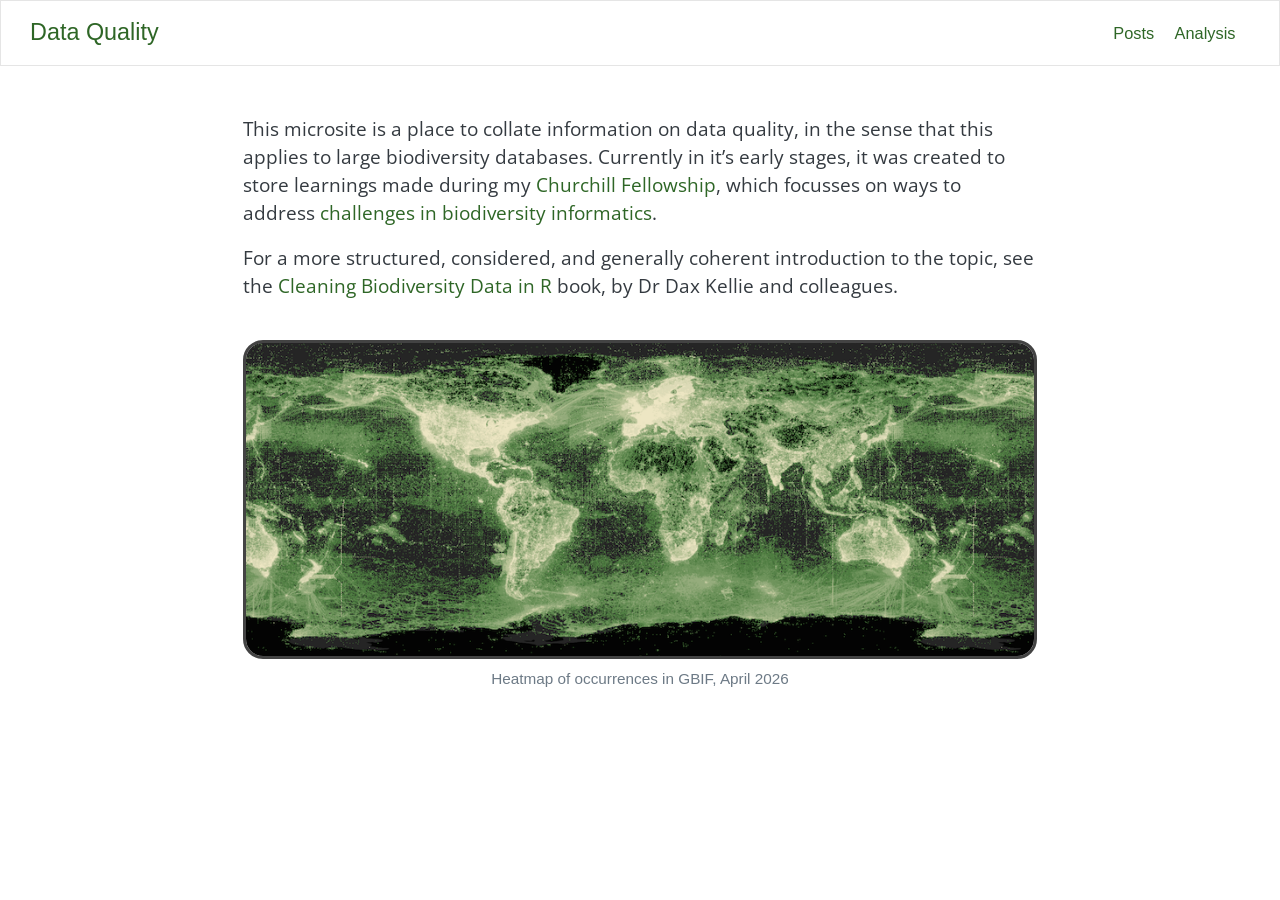
==== index.html @ 244849a9 "Built site for gh-pages" ====
<!DOCTYPE html>
<html xmlns="http://www.w3.org/1999/xhtml" lang="en" xml:lang="en"><head>

<meta charset="utf-8">
<meta name="generator" content="quarto-1.8.27">

<meta name="viewport" content="width=device-width, initial-scale=1.0, user-scalable=yes">


<title>Data Quality</title>
<style>
code{white-space: pre-wrap;}
span.smallcaps{font-variant: small-caps;}
div.columns{display: flex; gap: min(4vw, 1.5em);}
div.column{flex: auto; overflow-x: auto;}
div.hanging-indent{margin-left: 1.5em; text-indent: -1.5em;}
ul.task-list{list-style: none;}
ul.task-list li input[type="checkbox"] {
  width: 0.8em;
  margin: 0 0.8em 0.2em -1em; /* quarto-specific, see https://github.com/quarto-dev/quarto-cli/issues/4556 */ 
  vertical-align: middle;
}
</style>


<script src="site_libs/quarto-nav/quarto-nav.js"></script>
<script src="site_libs/quarto-nav/headroom.min.js"></script>
<script src="site_libs/clipboard/clipboard.min.js"></script>
<script src="site_libs/quarto-search/autocomplete.umd.js"></script>
<script src="site_libs/quarto-search/fuse.min.js"></script>
<script src="site_libs/quarto-search/quarto-search.js"></script>
<meta name="quarto:offset" content="./">
<script src="site_libs/quarto-html/quarto.js" type="module"></script>
<script src="site_libs/quarto-html/tabsets/tabsets.js" type="module"></script>
<script src="site_libs/quarto-html/axe/axe-check.js" type="module"></script>
<script src="site_libs/quarto-html/popper.min.js"></script>
<script src="site_libs/quarto-html/tippy.umd.min.js"></script>
<link href="site_libs/quarto-html/tippy.css" rel="stylesheet">
<link href="site_libs/quarto-html/quarto-syntax-highlighting-bdb51831f1e52aa75bd12c65dd591e3c.css" rel="stylesheet" id="quarto-text-highlighting-styles">
<script src="site_libs/bootstrap/bootstrap.min.js"></script>
<link href="site_libs/bootstrap/bootstrap-icons.css" rel="stylesheet">
<link href="site_libs/bootstrap/bootstrap-bdddb08377737889badc0b34869fa005.min.css" rel="stylesheet" append-hash="true" id="quarto-bootstrap" data-mode="light">
<script id="quarto-search-options" type="application/json">{
  "location": "navbar",
  "copy-button": false,
  "collapse-after": 3,
  "panel-placement": "end",
  "type": "overlay",
  "limit": 50,
  "keyboard-shortcut": [
    "f",
    "/",
    "s"
  ],
  "show-item-context": false,
  "language": {
    "search-no-results-text": "No results",
    "search-matching-documents-text": "matching documents",
    "search-copy-link-title": "Copy link to search",
    "search-hide-matches-text": "Hide additional matches",
    "search-more-match-text": "more match in this document",
    "search-more-matches-text": "more matches in this document",
    "search-clear-button-title": "Clear",
    "search-text-placeholder": "",
    "search-detached-cancel-button-title": "Cancel",
    "search-submit-button-title": "Submit",
    "search-label": "Search"
  }
}</script>


<link rel="stylesheet" href="styles.css">
</head>

<body class="nav-fixed fullcontent quarto-light">

<div id="quarto-search-results"></div>
  <header id="quarto-header" class="headroom fixed-top">
    <nav class="navbar navbar-expand-lg " data-bs-theme="dark">
      <div class="navbar-container container-fluid">
      <div class="navbar-brand-container mx-auto">
    <a class="navbar-brand" href="./index.html">
    <span class="navbar-title">Data Quality</span>
    </a>
  </div>
            <div id="quarto-search" class="" title="Search"></div>
          <button class="navbar-toggler" type="button" data-bs-toggle="collapse" data-bs-target="#navbarCollapse" aria-controls="navbarCollapse" role="menu" aria-expanded="false" aria-label="Toggle navigation" onclick="if (window.quartoToggleHeadroom) { window.quartoToggleHeadroom(); }">
  <span class="navbar-toggler-icon"></span>
</button>
          <div class="collapse navbar-collapse" id="navbarCollapse">
            <ul class="navbar-nav navbar-nav-scroll ms-auto">
  <li class="nav-item">
    <a class="nav-link" href="./posts.html"> 
<span class="menu-text">Posts</span></a>
  </li>  
  <li class="nav-item">
    <a class="nav-link" href="./analysis.html"> 
<span class="menu-text">Analysis</span></a>
  </li>  
</ul>
          </div> <!-- /navcollapse -->
            <div class="quarto-navbar-tools">
</div>
      </div> <!-- /container-fluid -->
    </nav>
</header>
<!-- content -->
<div id="quarto-content" class="quarto-container page-columns page-rows-contents page-layout-article page-navbar">
<!-- sidebar -->
<!-- margin-sidebar -->
    
<!-- main -->
<main class="content" id="quarto-document-content"><header id="title-block-header" class="quarto-title-block"></header>




<p>This microsite is a place to collate information on data quality, in the sense that this applies to large biodiversity databases. Currently in it’s early stages, it was created to store learnings made during my <a href="https://www.churchilltrust.com.au/fellow/martin-westgate-act-2025/">Churchill Fellowship</a>, which focusses on ways to address <a href="https://www.churchilltrust.com.au/project/to-investigate-global-scale-solutions-in-biodiversity-informatics/">challenges in biodiversity informatics</a>.</p>
<p>For a more structured, considered, and generally coherent introduction to the topic, see the <a href="https://cleaning-data-r.ala.org.au">Cleaning Biodiversity Data in R</a> book, by Dr Dax Kellie and colleagues.</p>
<figure class="figure">
<img src="images/GBIF_occurrences.png" class="img-fluid figure-img img-rounded" style="width:100%">
<figcaption>
Heatmap of occurrences in GBIF, April 2026
</figcaption>
</figure>



</main> <!-- /main -->
<script id="quarto-html-after-body" type="application/javascript">
  window.document.addEventListener("DOMContentLoaded", function (event) {
    const isCodeAnnotation = (el) => {
      for (const clz of el.classList) {
        if (clz.startsWith('code-annotation-')) {                     
          return true;
        }
      }
      return false;
    }
    const onCopySuccess = function(e) {
      // button target
      const button = e.trigger;
      // don't keep focus
      button.blur();
      // flash "checked"
      button.classList.add('code-copy-button-checked');
      var currentTitle = button.getAttribute("title");
      button.setAttribute("title", "Copied!");
      let tooltip;
      if (window.bootstrap) {
        button.setAttribute("data-bs-toggle", "tooltip");
        button.setAttribute("data-bs-placement", "left");
        button.setAttribute("data-bs-title", "Copied!");
        tooltip = new bootstrap.Tooltip(button, 
          { trigger: "manual", 
            customClass: "code-copy-button-tooltip",
            offset: [0, -8]});
        tooltip.show();    
      }
      setTimeout(function() {
        if (tooltip) {
          tooltip.hide();
          button.removeAttribute("data-bs-title");
          button.removeAttribute("data-bs-toggle");
          button.removeAttribute("data-bs-placement");
        }
        button.setAttribute("title", currentTitle);
        button.classList.remove('code-copy-button-checked');
      }, 1000);
      // clear code selection
      e.clearSelection();
    }
    const getTextToCopy = function(trigger) {
      const outerScaffold = trigger.parentElement.cloneNode(true);
      const codeEl = outerScaffold.querySelector('code');
      for (const childEl of codeEl.children) {
        if (isCodeAnnotation(childEl)) {
          childEl.remove();
        }
      }
      return codeEl.innerText;
    }
    const clipboard = new window.ClipboardJS('.code-copy-button:not([data-in-quarto-modal])', {
      text: getTextToCopy
    });
    clipboard.on('success', onCopySuccess);
    if (window.document.getElementById('quarto-embedded-source-code-modal')) {
      const clipboardModal = new window.ClipboardJS('.code-copy-button[data-in-quarto-modal]', {
        text: getTextToCopy,
        container: window.document.getElementById('quarto-embedded-source-code-modal')
      });
      clipboardModal.on('success', onCopySuccess);
    }
      var localhostRegex = new RegExp(/^(?:http|https):\/\/localhost\:?[0-9]*\//);
      var mailtoRegex = new RegExp(/^mailto:/);
        var filterRegex = new RegExp('/' + window.location.host + '/');
      var isInternal = (href) => {
          return filterRegex.test(href) || localhostRegex.test(href) || mailtoRegex.test(href);
      }
      // Inspect non-navigation links and adorn them if external
     var links = window.document.querySelectorAll('a[href]:not(.nav-link):not(.navbar-brand):not(.toc-action):not(.sidebar-link):not(.sidebar-item-toggle):not(.pagination-link):not(.no-external):not([aria-hidden]):not(.dropdown-item):not(.quarto-navigation-tool):not(.about-link)');
      for (var i=0; i<links.length; i++) {
        const link = links[i];
        if (!isInternal(link.href)) {
          // undo the damage that might have been done by quarto-nav.js in the case of
          // links that we want to consider external
          if (link.dataset.originalHref !== undefined) {
            link.href = link.dataset.originalHref;
          }
        }
      }
    function tippyHover(el, contentFn, onTriggerFn, onUntriggerFn) {
      const config = {
        allowHTML: true,
        maxWidth: 500,
        delay: 100,
        arrow: false,
        appendTo: function(el) {
            return el.parentElement;
        },
        interactive: true,
        interactiveBorder: 10,
        theme: 'quarto',
        placement: 'bottom-start',
      };
      if (contentFn) {
        config.content = contentFn;
      }
      if (onTriggerFn) {
        config.onTrigger = onTriggerFn;
      }
      if (onUntriggerFn) {
        config.onUntrigger = onUntriggerFn;
      }
      window.tippy(el, config); 
    }
    const noterefs = window.document.querySelectorAll('a[role="doc-noteref"]');
    for (var i=0; i<noterefs.length; i++) {
      const ref = noterefs[i];
      tippyHover(ref, function() {
        // use id or data attribute instead here
        let href = ref.getAttribute('data-footnote-href') || ref.getAttribute('href');
        try { href = new URL(href).hash; } catch {}
        const id = href.replace(/^#\/?/, "");
        const note = window.document.getElementById(id);
        if (note) {
          return note.innerHTML;
        } else {
          return "";
        }
      });
    }
    const xrefs = window.document.querySelectorAll('a.quarto-xref');
    const processXRef = (id, note) => {
      // Strip column container classes
      const stripColumnClz = (el) => {
        el.classList.remove("page-full", "page-columns");
        if (el.children) {
          for (const child of el.children) {
            stripColumnClz(child);
          }
        }
      }
      stripColumnClz(note)
      if (id === null || id.startsWith('sec-')) {
        // Special case sections, only their first couple elements
        const container = document.createElement("div");
        if (note.children && note.children.length > 2) {
          container.appendChild(note.children[0].cloneNode(true));
          for (let i = 1; i < note.children.length; i++) {
            const child = note.children[i];
            if (child.tagName === "P" && child.innerText === "") {
              continue;
            } else {
              container.appendChild(child.cloneNode(true));
              break;
            }
          }
          if (window.Quarto?.typesetMath) {
            window.Quarto.typesetMath(container);
          }
          return container.innerHTML
        } else {
          if (window.Quarto?.typesetMath) {
            window.Quarto.typesetMath(note);
          }
          return note.innerHTML;
        }
      } else {
        // Remove any anchor links if they are present
        const anchorLink = note.querySelector('a.anchorjs-link');
        if (anchorLink) {
          anchorLink.remove();
        }
        if (window.Quarto?.typesetMath) {
          window.Quarto.typesetMath(note);
        }
        if (note.classList.contains("callout")) {
          return note.outerHTML;
        } else {
          return note.innerHTML;
        }
      }
    }
    for (var i=0; i<xrefs.length; i++) {
      const xref = xrefs[i];
      tippyHover(xref, undefined, function(instance) {
        instance.disable();
        let url = xref.getAttribute('href');
        let hash = undefined; 
        if (url.startsWith('#')) {
          hash = url;
        } else {
          try { hash = new URL(url).hash; } catch {}
        }
        if (hash) {
          const id = hash.replace(/^#\/?/, "");
          const note = window.document.getElementById(id);
          if (note !== null) {
            try {
              const html = processXRef(id, note.cloneNode(true));
              instance.setContent(html);
            } finally {
              instance.enable();
              instance.show();
            }
          } else {
            // See if we can fetch this
            fetch(url.split('#')[0])
            .then(res => res.text())
            .then(html => {
              const parser = new DOMParser();
              const htmlDoc = parser.parseFromString(html, "text/html");
              const note = htmlDoc.getElementById(id);
              if (note !== null) {
                const html = processXRef(id, note);
                instance.setContent(html);
              } 
            }).finally(() => {
              instance.enable();
              instance.show();
            });
          }
        } else {
          // See if we can fetch a full url (with no hash to target)
          // This is a special case and we should probably do some content thinning / targeting
          fetch(url)
          .then(res => res.text())
          .then(html => {
            const parser = new DOMParser();
            const htmlDoc = parser.parseFromString(html, "text/html");
            const note = htmlDoc.querySelector('main.content');
            if (note !== null) {
              // This should only happen for chapter cross references
              // (since there is no id in the URL)
              // remove the first header
              if (note.children.length > 0 && note.children[0].tagName === "HEADER") {
                note.children[0].remove();
              }
              const html = processXRef(null, note);
              instance.setContent(html);
            } 
          }).finally(() => {
            instance.enable();
            instance.show();
          });
        }
      }, function(instance) {
      });
    }
        let selectedAnnoteEl;
        const selectorForAnnotation = ( cell, annotation) => {
          let cellAttr = 'data-code-cell="' + cell + '"';
          let lineAttr = 'data-code-annotation="' +  annotation + '"';
          const selector = 'span[' + cellAttr + '][' + lineAttr + ']';
          return selector;
        }
        const selectCodeLines = (annoteEl) => {
          const doc = window.document;
          const targetCell = annoteEl.getAttribute("data-target-cell");
          const targetAnnotation = annoteEl.getAttribute("data-target-annotation");
          const annoteSpan = window.document.querySelector(selectorForAnnotation(targetCell, targetAnnotation));
          const lines = annoteSpan.getAttribute("data-code-lines").split(",");
          const lineIds = lines.map((line) => {
            return targetCell + "-" + line;
          })
          let top = null;
          let height = null;
          let parent = null;
          if (lineIds.length > 0) {
              //compute the position of the single el (top and bottom and make a div)
              const el = window.document.getElementById(lineIds[0]);
              top = el.offsetTop;
              height = el.offsetHeight;
              parent = el.parentElement.parentElement;
            if (lineIds.length > 1) {
              const lastEl = window.document.getElementById(lineIds[lineIds.length - 1]);
              const bottom = lastEl.offsetTop + lastEl.offsetHeight;
              height = bottom - top;
            }
            if (top !== null && height !== null && parent !== null) {
              // cook up a div (if necessary) and position it 
              let div = window.document.getElementById("code-annotation-line-highlight");
              if (div === null) {
                div = window.document.createElement("div");
                div.setAttribute("id", "code-annotation-line-highlight");
                div.style.position = 'absolute';
                parent.appendChild(div);
              }
              div.style.top = top - 2 + "px";
              div.style.height = height + 4 + "px";
              div.style.left = 0;
              let gutterDiv = window.document.getElementById("code-annotation-line-highlight-gutter");
              if (gutterDiv === null) {
                gutterDiv = window.document.createElement("div");
                gutterDiv.setAttribute("id", "code-annotation-line-highlight-gutter");
                gutterDiv.style.position = 'absolute';
                const codeCell = window.document.getElementById(targetCell);
                const gutter = codeCell.querySelector('.code-annotation-gutter');
                gutter.appendChild(gutterDiv);
              }
              gutterDiv.style.top = top - 2 + "px";
              gutterDiv.style.height = height + 4 + "px";
            }
            selectedAnnoteEl = annoteEl;
          }
        };
        const unselectCodeLines = () => {
          const elementsIds = ["code-annotation-line-highlight", "code-annotation-line-highlight-gutter"];
          elementsIds.forEach((elId) => {
            const div = window.document.getElementById(elId);
            if (div) {
              div.remove();
            }
          });
          selectedAnnoteEl = undefined;
        };
          // Handle positioning of the toggle
      window.addEventListener(
        "resize",
        throttle(() => {
          elRect = undefined;
          if (selectedAnnoteEl) {
            selectCodeLines(selectedAnnoteEl);
          }
        }, 10)
      );
      function throttle(fn, ms) {
      let throttle = false;
      let timer;
        return (...args) => {
          if(!throttle) { // first call gets through
              fn.apply(this, args);
              throttle = true;
          } else { // all the others get throttled
              if(timer) clearTimeout(timer); // cancel #2
              timer = setTimeout(() => {
                fn.apply(this, args);
                timer = throttle = false;
              }, ms);
          }
        };
      }
        // Attach click handler to the DT
        const annoteDls = window.document.querySelectorAll('dt[data-target-cell]');
        for (const annoteDlNode of annoteDls) {
          annoteDlNode.addEventListener('click', (event) => {
            const clickedEl = event.target;
            if (clickedEl !== selectedAnnoteEl) {
              unselectCodeLines();
              const activeEl = window.document.querySelector('dt[data-target-cell].code-annotation-active');
              if (activeEl) {
                activeEl.classList.remove('code-annotation-active');
              }
              selectCodeLines(clickedEl);
              clickedEl.classList.add('code-annotation-active');
            } else {
              // Unselect the line
              unselectCodeLines();
              clickedEl.classList.remove('code-annotation-active');
            }
          });
        }
    const findCites = (el) => {
      const parentEl = el.parentElement;
      if (parentEl) {
        const cites = parentEl.dataset.cites;
        if (cites) {
          return {
            el,
            cites: cites.split(' ')
          };
        } else {
          return findCites(el.parentElement)
        }
      } else {
        return undefined;
      }
    };
    var bibliorefs = window.document.querySelectorAll('a[role="doc-biblioref"]');
    for (var i=0; i<bibliorefs.length; i++) {
      const ref = bibliorefs[i];
      const citeInfo = findCites(ref);
      if (citeInfo) {
        tippyHover(citeInfo.el, function() {
          var popup = window.document.createElement('div');
          citeInfo.cites.forEach(function(cite) {
            var citeDiv = window.document.createElement('div');
            citeDiv.classList.add('hanging-indent');
            citeDiv.classList.add('csl-entry');
            var biblioDiv = window.document.getElementById('ref-' + cite);
            if (biblioDiv) {
              citeDiv.innerHTML = biblioDiv.innerHTML;
            }
            popup.appendChild(citeDiv);
          });
          return popup.innerHTML;
        });
      }
    }
  });
  </script>
</div> <!-- /content -->




</body></html>
---- site_libs/quarto-html/tippy.css ----
.tippy-box[data-animation=fade][data-state=hidden]{opacity:0}[data-tippy-root]{max-width:calc(100vw - 10px)}.tippy-box{position:relative;background-color:#333;color:#fff;border-radius:4px;font-size:14px;line-height:1.4;white-space:normal;outline:0;transition-property:transform,visibility,opacity}.tippy-box[data-placement^=top]>.tippy-arrow{bottom:0}.tippy-box[data-placement^=top]>.tippy-arrow:before{bottom:-7px;left:0;border-width:8px 8px 0;border-top-color:initial;transform-origin:center top}.tippy-box[data-placement^=bottom]>.tippy-arrow{top:0}.tippy-box[data-placement^=bottom]>.tippy-arrow:before{top:-7px;left:0;border-width:0 8px 8px;border-bottom-color:initial;transform-origin:center bottom}.tippy-box[data-placement^=left]>.tippy-arrow{right:0}.tippy-box[data-placement^=left]>.tippy-arrow:before{border-width:8px 0 8px 8px;border-left-color:initial;right:-7px;transform-origin:center left}.tippy-box[data-placement^=right]>.tippy-arrow{left:0}.tippy-box[data-placement^=right]>.tippy-arrow:before{left:-7px;border-width:8px 8px 8px 0;border-right-color:initial;transform-origin:center right}.tippy-box[data-inertia][data-state=visible]{transition-timing-function:cubic-bezier(.54,1.5,.38,1.11)}.tippy-arrow{width:16px;height:16px;color:#333}.tippy-arrow:before{content:"";position:absolute;border-color:transparent;border-style:solid}.tippy-content{position:relative;padding:5px 9px;z-index:1}
---- site_libs/quarto-html/quarto-syntax-highlighting-bdb51831f1e52aa75bd12c65dd591e3c.css ----
/* quarto syntax highlight colors */
:root {
  --quarto-hl-ot-color: #003B4F;
  --quarto-hl-at-color: #657422;
  --quarto-hl-ss-color: #20794D;
  --quarto-hl-an-color: #5E5E5E;
  --quarto-hl-fu-color: #4758AB;
  --quarto-hl-st-color: #20794D;
  --quarto-hl-cf-color: #003B4F;
  --quarto-hl-op-color: #5E5E5E;
  --quarto-hl-er-color: #AD0000;
  --quarto-hl-bn-color: #AD0000;
  --quarto-hl-al-color: #AD0000;
  --quarto-hl-va-color: #111111;
  --quarto-hl-bu-color: inherit;
  --quarto-hl-ex-color: inherit;
  --quarto-hl-pp-color: #AD0000;
  --quarto-hl-in-color: #5E5E5E;
  --quarto-hl-vs-color: #20794D;
  --quarto-hl-wa-color: #5E5E5E;
  --quarto-hl-do-color: #5E5E5E;
  --quarto-hl-im-color: #00769E;
  --quarto-hl-ch-color: #20794D;
  --quarto-hl-dt-color: #AD0000;
  --quarto-hl-fl-color: #AD0000;
  --quarto-hl-co-color: #5E5E5E;
  --quarto-hl-cv-color: #5E5E5E;
  --quarto-hl-cn-color: #8f5902;
  --quarto-hl-sc-color: #5E5E5E;
  --quarto-hl-dv-color: #AD0000;
  --quarto-hl-kw-color: #003B4F;
}

/* other quarto variables */
:root {
  --quarto-font-monospace: "Fira Code", monospace;
}

/* syntax highlight based on Pandoc's rules */
pre > code.sourceCode > span {
  color: #003B4F;
}

code.sourceCode > span {
  color: #003B4F;
}

div.sourceCode,
div.sourceCode pre.sourceCode {
  color: #003B4F;
}

/* Normal */
code span {
  color: #003B4F;
}

/* Alert */
code span.al {
  color: #AD0000;
  font-style: inherit;
}

/* Annotation */
code span.an {
  color: #5E5E5E;
  font-style: inherit;
}

/* Attribute */
code span.at {
  color: #657422;
  font-style: inherit;
}

/* BaseN */
code span.bn {
  color: #AD0000;
  font-style: inherit;
}

/* BuiltIn */
code span.bu {
  font-style: inherit;
}

/* ControlFlow */
code span.cf {
  color: #003B4F;
  font-weight: bold;
  font-style: inherit;
}

/* Char */
code span.ch {
  color: #20794D;
  font-style: inherit;
}

/* Constant */
code span.cn {
  color: #8f5902;
  font-style: inherit;
}

/* Comment */
code span.co {
  color: #5E5E5E;
  font-style: inherit;
}

/* CommentVar */
code span.cv {
  color: #5E5E5E;
  font-style: italic;
}

/* Documentation */
code span.do {
  color: #5E5E5E;
  font-style: italic;
}

/* DataType */
code span.dt {
  color: #AD0000;
  font-style: inherit;
}

/* DecVal */
code span.dv {
  color: #AD0000;
  font-style: inherit;
}

/* Error */
code span.er {
  color: #AD0000;
  font-style: inherit;
}

/* Extension */
code span.ex {
  font-style: inherit;
}

/* Float */
code span.fl {
  color: #AD0000;
  font-style: inherit;
}

/* Function */
code span.fu {
  color: #4758AB;
  font-style: inherit;
}

/* Import */
code span.im {
  color: #00769E;
  font-style: inherit;
}

/* Information */
code span.in {
  color: #5E5E5E;
  font-style: inherit;
}

/* Keyword */
code span.kw {
  color: #003B4F;
  font-weight: bold;
  font-style: inherit;
}

/* Operator */
code span.op {
  color: #5E5E5E;
  font-style: inherit;
}

/* Other */
code span.ot {
  color: #003B4F;
  font-style: inherit;
}

/* Preprocessor */
code span.pp {
  color: #AD0000;
  font-style: inherit;
}

/* SpecialChar */
code span.sc {
  color: #5E5E5E;
  font-style: inherit;
}

/* SpecialString */
code span.ss {
  color: #20794D;
  font-style: inherit;
}

/* String */
code span.st {
  color: #20794D;
  font-style: inherit;
}

/* Variable */
code span.va {
  color: #111111;
  font-style: inherit;
}

/* VerbatimString */
code span.vs {
  color: #20794D;
  font-style: inherit;
}

/* Warning */
code span.wa {
  color: #5E5E5E;
  font-style: italic;
}

.prevent-inlining {
  content: "</";
}

/*# sourceMappingURL=5b5e0f43efbc44e74079ea0d56007dfc.css.map */
---- styles.css ----
.hex {
    width: 200px
}

.smallhex {
    width: 100px;
    margin-right: 25px;
}

.interviewer {
    margin-top: 40px;
    margin-bottom: 10px;
    color: #4a4a4a;
    font-weight: bold;
}

.figure {
   margin-top: 40px;
   margin-bottom: 40px;
   text-align: center;
   border-radius: 20px;
}

.img-rounded {
  border-radius: 20px;
  border: 3px solid #434343;
}

.thumbnail-image {
  border-radius: 20px;
  border: 3px solid #434343; 
}
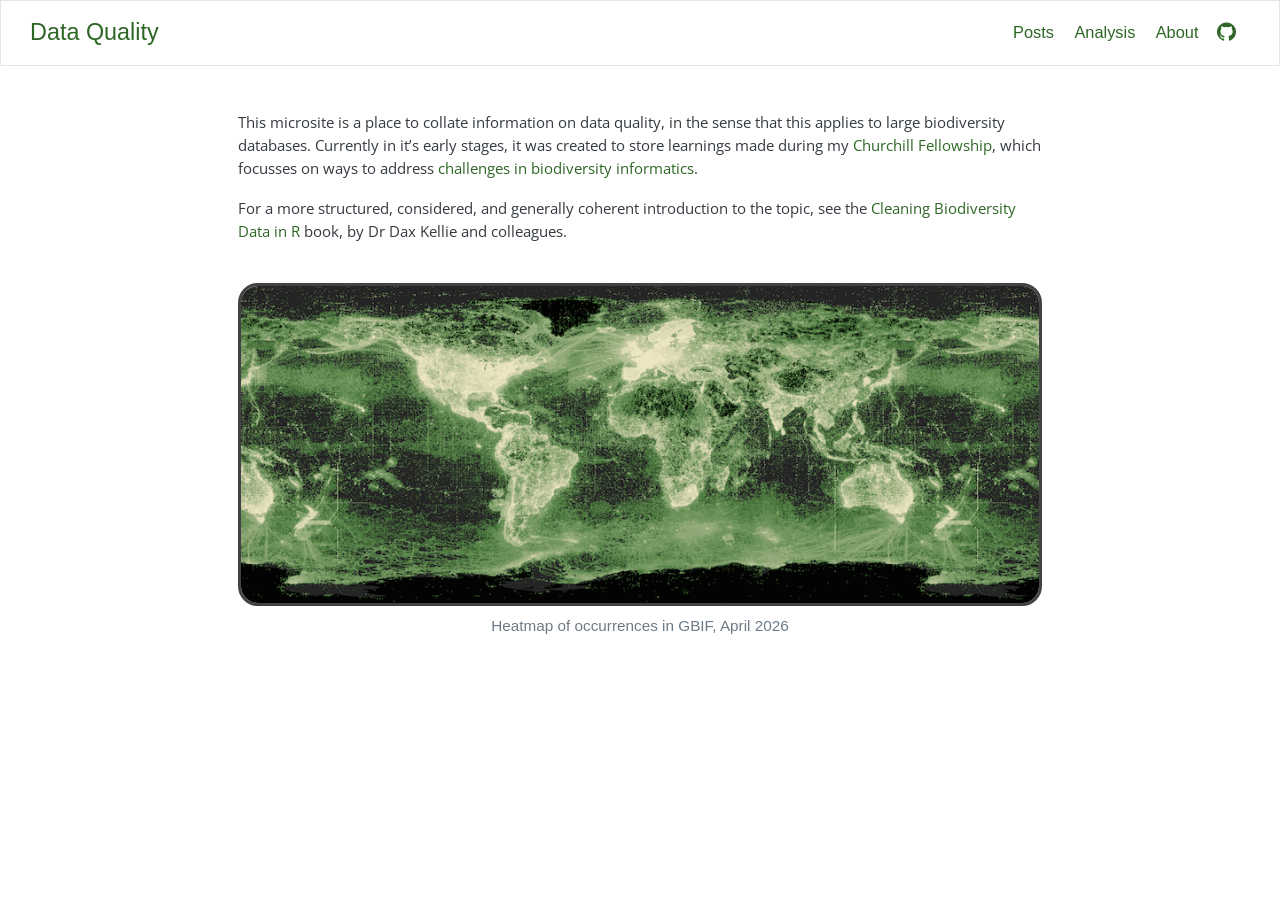
==== commit 07477f4d: "Built site for gh-pages" ====
--- a/index.html
+++ b/index.html
@@ -39,7 +39,7 @@
 <link href="site_libs/quarto-html/quarto-syntax-highlighting-bdb51831f1e52aa75bd12c65dd591e3c.css" rel="stylesheet" id="quarto-text-highlighting-styles">
 <script src="site_libs/bootstrap/bootstrap.min.js"></script>
 <link href="site_libs/bootstrap/bootstrap-icons.css" rel="stylesheet">
-<link href="site_libs/bootstrap/bootstrap-bdddb08377737889badc0b34869fa005.min.css" rel="stylesheet" append-hash="true" id="quarto-bootstrap" data-mode="light">
+<link href="site_libs/bootstrap/bootstrap-2852815ecbf3f4a86dd90ea53e1353f5.min.css" rel="stylesheet" append-hash="true" id="quarto-bootstrap" data-mode="light">
 <script id="quarto-search-options" type="application/json">{
   "location": "navbar",
   "copy-button": false,
@@ -97,6 +97,15 @@
     <a class="nav-link" href="./analysis.html"> 
 <span class="menu-text">Analysis</span></a>
   </li>  
+  <li class="nav-item">
+    <a class="nav-link" href="https://martinwestgate.com/"> 
+<span class="menu-text">About</span></a>
+  </li>  
+  <li class="nav-item compact">
+    <a class="nav-link" href="https://github.com/mjwestgate/dataquality"> <i class="bi bi-github" role="img">
+</i> 
+<span class="menu-text"></span></a>
+  </li>  
 </ul>
           </div> <!-- /navcollapse -->
             <div class="quarto-navbar-tools">
@@ -193,7 +202,7 @@
     }
       var localhostRegex = new RegExp(/^(?:http|https):\/\/localhost\:?[0-9]*\//);
       var mailtoRegex = new RegExp(/^mailto:/);
-        var filterRegex = new RegExp('/' + window.location.host + '/');
+        var filterRegex = new RegExp("https:\/\/mjwestgate\.github\.io\/dataquality\/");
       var isInternal = (href) => {
           return filterRegex.test(href) || localhostRegex.test(href) || mailtoRegex.test(href);
       }
--- a/styles.css
+++ b/styles.css
@@ -27,6 +27,13 @@
 }
 
 .thumbnail-image {
+  height: 200px;
   border-radius: 20px;
   border: 3px solid #434343; 
+  margin-bottom: 20px;
+}
+
+:root, [data-bs-theme=light] {
+  --bs-body-font-size: 0.9rem;
+  --bs-body-line-height: 1.5;
 }
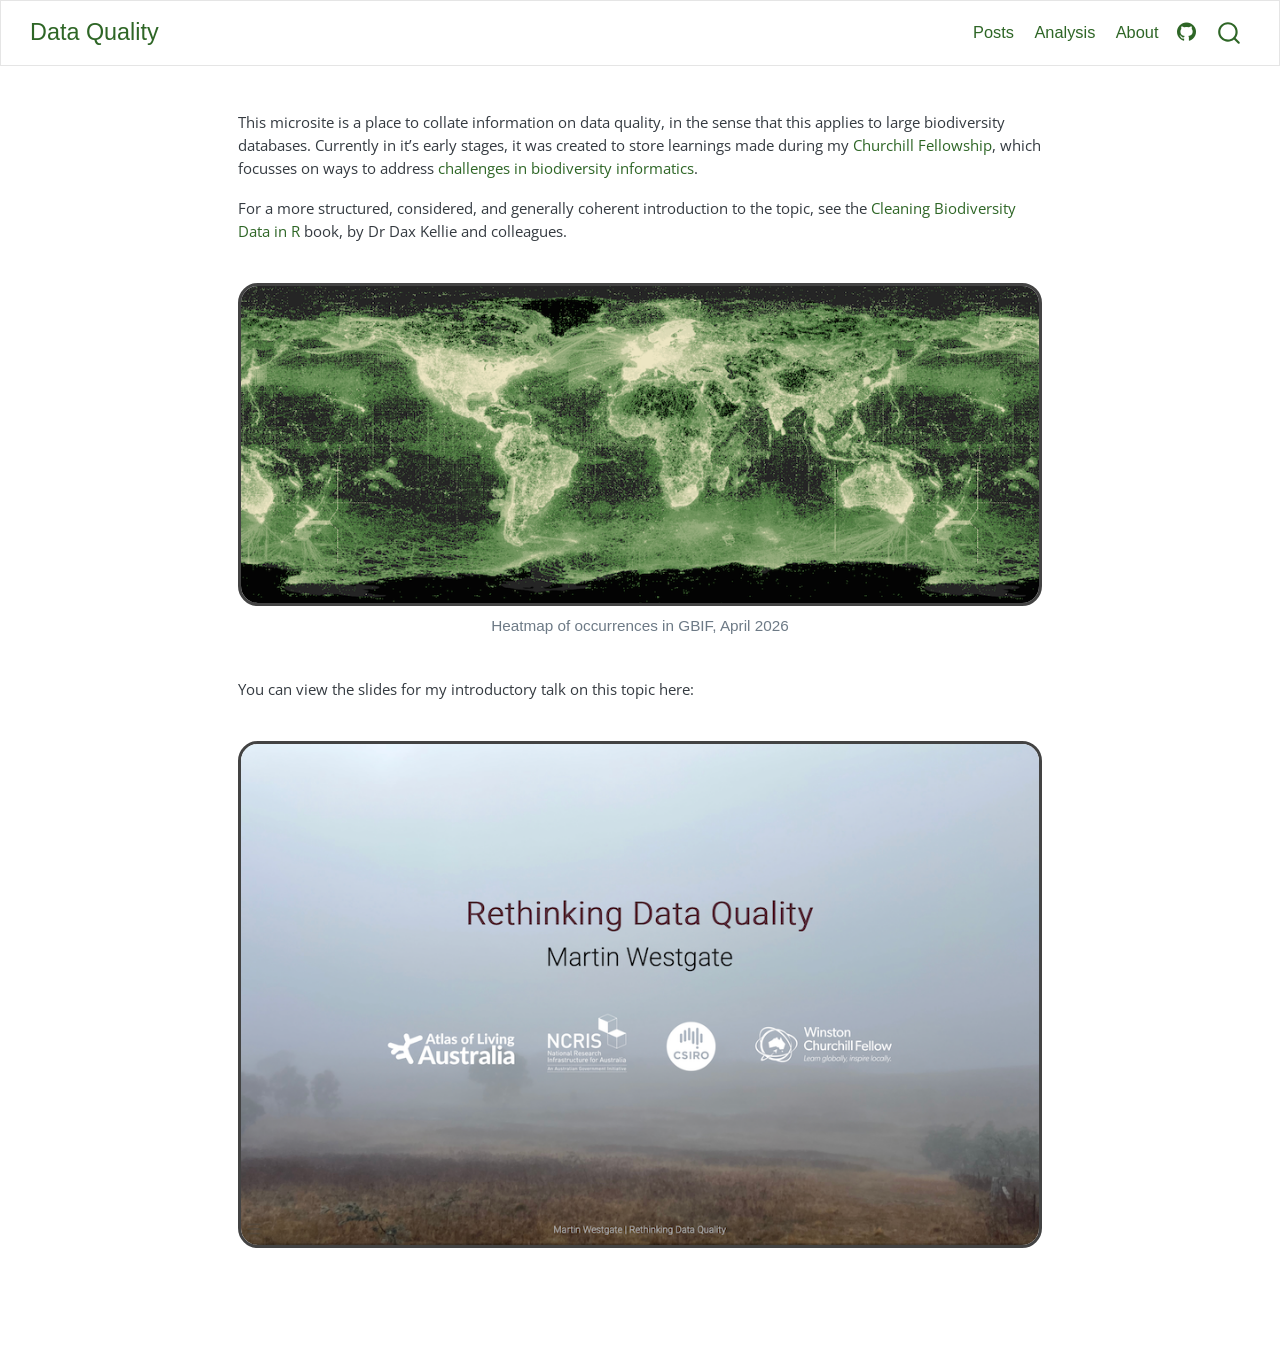
==== commit cc7b6a4a: "Built site for gh-pages" ====
--- a/index.html
+++ b/index.html
@@ -2,13 +2,16 @@
 <html xmlns="http://www.w3.org/1999/xhtml" lang="en" xml:lang="en"><head>
 
 <meta charset="utf-8">
-<meta name="generator" content="quarto-1.8.27">
+<meta name="generator" content="quarto-1.9.37">
 
 <meta name="viewport" content="width=device-width, initial-scale=1.0, user-scalable=yes">
 
 
 <title>Data Quality</title>
 <style>
+/* Default styles provided by pandoc.
+** See https://pandoc.org/MANUAL.html#variables-for-html for config info.
+*/
 code{white-space: pre-wrap;}
 span.smallcaps{font-variant: small-caps;}
 div.columns{display: flex; gap: min(4vw, 1.5em);}
@@ -32,14 +35,13 @@
 <meta name="quarto:offset" content="./">
 <script src="site_libs/quarto-html/quarto.js" type="module"></script>
 <script src="site_libs/quarto-html/tabsets/tabsets.js" type="module"></script>
-<script src="site_libs/quarto-html/axe/axe-check.js" type="module"></script>
 <script src="site_libs/quarto-html/popper.min.js"></script>
 <script src="site_libs/quarto-html/tippy.umd.min.js"></script>
 <link href="site_libs/quarto-html/tippy.css" rel="stylesheet">
-<link href="site_libs/quarto-html/quarto-syntax-highlighting-bdb51831f1e52aa75bd12c65dd591e3c.css" rel="stylesheet" id="quarto-text-highlighting-styles">
+<link href="site_libs/quarto-html/quarto-syntax-highlighting-8f68c619070a9997a612f17db9fc177b.css" rel="stylesheet" id="quarto-text-highlighting-styles">
 <script src="site_libs/bootstrap/bootstrap.min.js"></script>
 <link href="site_libs/bootstrap/bootstrap-icons.css" rel="stylesheet">
-<link href="site_libs/bootstrap/bootstrap-2852815ecbf3f4a86dd90ea53e1353f5.min.css" rel="stylesheet" append-hash="true" id="quarto-bootstrap" data-mode="light">
+<link href="site_libs/bootstrap/bootstrap-f8e1a1ed485a4c60c1a4111a4a3a3ccb.min.css" rel="stylesheet" append-hash="true" id="quarto-bootstrap" data-mode="light">
 <script id="quarto-search-options" type="application/json">{
   "location": "navbar",
   "copy-button": false,
@@ -132,6 +134,10 @@
 Heatmap of occurrences in GBIF, April 2026
 </figcaption>
 </figure>
+<p>You can view the slides for my introductory talk on this topic here:</p>
+<figure class="figure">
+<a href="https://mjwestgate-2026-05-churchill-fellowship.share.connect.posit.cloud/" target="_blank"> <img src="images/presentation_title_page.png" class="img-fluid figure-img img-rounded" style="width:100%"> </a>
+</figure>
 
 
 
--- a/site_libs/quarto-html/quarto-syntax-highlighting-8f68c619070a9997a612f17db9fc177b.css
+++ b/site_libs/quarto-html/quarto-syntax-highlighting-8f68c619070a9997a612f17db9fc177b.css
@@ -0,0 +1,236 @@
+/* quarto syntax highlight colors */
+:root {
+  --quarto-hl-ot-color: #003B4F;
+  --quarto-hl-at-color: #657422;
+  --quarto-hl-ss-color: #20794D;
+  --quarto-hl-an-color: #5E5E5E;
+  --quarto-hl-fu-color: #4758AB;
+  --quarto-hl-st-color: #20794D;
+  --quarto-hl-cf-color: #003B4F;
+  --quarto-hl-op-color: #5E5E5E;
+  --quarto-hl-er-color: #AD0000;
+  --quarto-hl-bn-color: #AD0000;
+  --quarto-hl-al-color: #AD0000;
+  --quarto-hl-va-color: #111111;
+  --quarto-hl-bu-color: inherit;
+  --quarto-hl-ex-color: inherit;
+  --quarto-hl-pp-color: #AD0000;
+  --quarto-hl-in-color: #5E5E5E;
+  --quarto-hl-vs-color: #20794D;
+  --quarto-hl-wa-color: #5E5E5E;
+  --quarto-hl-do-color: #5E5E5E;
+  --quarto-hl-im-color: #00769E;
+  --quarto-hl-ch-color: #20794D;
+  --quarto-hl-dt-color: #AD0000;
+  --quarto-hl-fl-color: #AD0000;
+  --quarto-hl-co-color: #5E5E5E;
+  --quarto-hl-cv-color: #5E5E5E;
+  --quarto-hl-cn-color: #8f5902;
+  --quarto-hl-sc-color: #5E5E5E;
+  --quarto-hl-dv-color: #AD0000;
+  --quarto-hl-kw-color: #003B4F;
+}
+
+/* other quarto variables */
+:root {
+  --quarto-font-monospace: "Fira Code", monospace;
+}
+
+/* syntax highlight based on Pandoc's rules */
+pre > code.sourceCode > span {
+  color: #003B4F;
+}
+
+code.sourceCode > span {
+  color: #003B4F;
+}
+
+div.sourceCode,
+div.sourceCode pre.sourceCode {
+  color: #003B4F;
+}
+
+/* Normal */
+code span {
+  color: #003B4F;
+}
+
+/* Alert */
+code span.al {
+  color: #AD0000;
+  font-style: inherit;
+}
+
+/* Annotation */
+code span.an {
+  color: #5E5E5E;
+  font-style: inherit;
+}
+
+/* Attribute */
+code span.at {
+  color: #657422;
+  font-style: inherit;
+}
+
+/* BaseN */
+code span.bn {
+  color: #AD0000;
+  font-style: inherit;
+}
+
+/* BuiltIn */
+code span.bu {
+  font-style: inherit;
+}
+
+/* ControlFlow */
+code span.cf {
+  color: #003B4F;
+  font-weight: bold;
+  font-style: inherit;
+}
+
+/* Char */
+code span.ch {
+  color: #20794D;
+  font-style: inherit;
+}
+
+/* Constant */
+code span.cn {
+  color: #8f5902;
+  font-style: inherit;
+}
+
+/* Comment */
+code span.co {
+  color: #5E5E5E;
+  font-style: inherit;
+}
+
+/* CommentVar */
+code span.cv {
+  color: #5E5E5E;
+  font-style: italic;
+}
+
+/* Documentation */
+code span.do {
+  color: #5E5E5E;
+  font-style: italic;
+}
+
+/* DataType */
+code span.dt {
+  color: #AD0000;
+  font-style: inherit;
+}
+
+/* DecVal */
+code span.dv {
+  color: #AD0000;
+  font-style: inherit;
+}
+
+/* Error */
+code span.er {
+  color: #AD0000;
+  font-style: inherit;
+}
+
+/* Extension */
+code span.ex {
+  font-style: inherit;
+}
+
+/* Float */
+code span.fl {
+  color: #AD0000;
+  font-style: inherit;
+}
+
+/* Function */
+code span.fu {
+  color: #4758AB;
+  font-style: inherit;
+}
+
+/* Import */
+code span.im {
+  color: #00769E;
+  font-style: inherit;
+}
+
+/* Information */
+code span.in {
+  color: #5E5E5E;
+  font-style: inherit;
+}
+
+/* Keyword */
+code span.kw {
+  color: #003B4F;
+  font-weight: bold;
+  font-style: inherit;
+}
+
+/* Operator */
+code span.op {
+  color: #5E5E5E;
+  font-style: inherit;
+}
+
+/* Other */
+code span.ot {
+  color: #003B4F;
+  font-style: inherit;
+}
+
+/* Preprocessor */
+code span.pp {
+  color: #AD0000;
+  font-style: inherit;
+}
+
+/* SpecialChar */
+code span.sc {
+  color: #5E5E5E;
+  font-style: inherit;
+}
+
+/* SpecialString */
+code span.ss {
+  color: #20794D;
+  font-style: inherit;
+}
+
+/* String */
+code span.st {
+  color: #20794D;
+  font-style: inherit;
+}
+
+/* Variable */
+code span.va {
+  color: #111111;
+  font-style: inherit;
+}
+
+/* VerbatimString */
+code span.vs {
+  color: #20794D;
+  font-style: inherit;
+}
+
+/* Warning */
+code span.wa {
+  color: #5E5E5E;
+  font-style: italic;
+}
+
+.prevent-inlining {
+  content: "</";
+}
+
+/*# sourceMappingURL=b3a61a1ad8513ad49ce554f62e650bb1.css.map */
